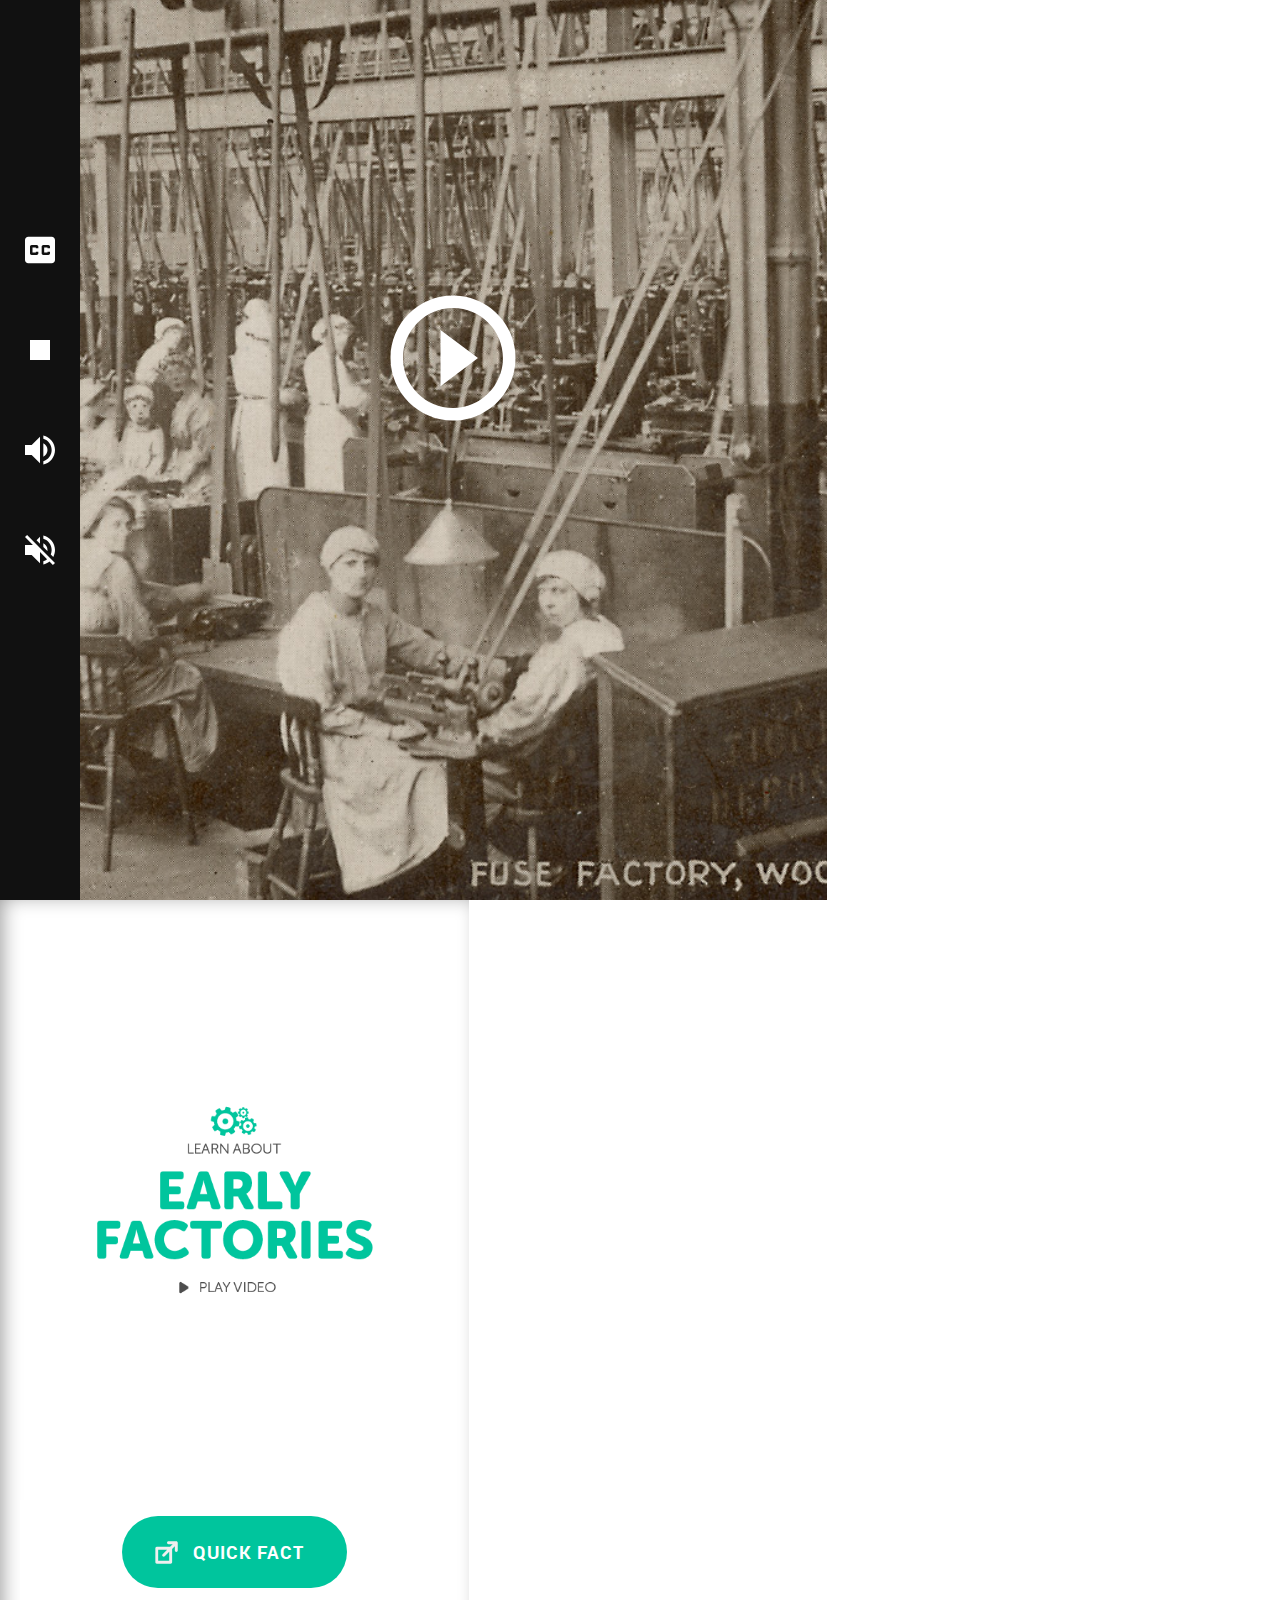
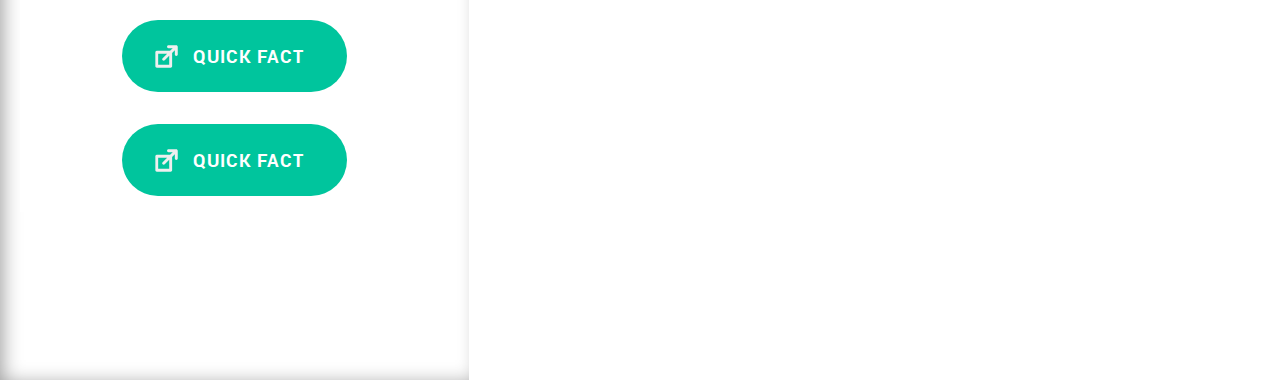
==== TheWalkerFarm/index.html @ 6257cdd0 "pushing all new files to the walker farm kiosk" ====
<!doctype html>
<!--[if lt IE 9 ]> <html lang="en-GB" class="no-js lt-ie9"> <![endif]-->
<!--[if IE 9 ]> <html lang="en-GB" class="no-js ie9"> <![endif]-->
<!--[if (gt IE 9)|!(IE)]><!--> <html lang="en-GB" class="no-js"> <!--<![endif]-->
	<head>
		<meta charset="utf-8">
		<meta http-equiv="X-UA-Compatible" content="IE=edge,chrome=1">
		<meta name="viewport" content="initial-scale=1">

		<title>The Works Kiosk V.03</title>
		<link href="assets/css/screen.min.css" rel="stylesheet" type="text/css" media="all"/>
				
		<link rel="shortcut icon" type="image/ico" href="favicon.ico" />
		<!-- TODO: Download a custom build of modernizer to suit the project -->
	</head>

	<body>

		

		<div class="site-content">
			

<div class="wrapper">

	<div class="video-controls_wrap">

		<ul class="video-controls">

	        <li>
	        	<a href="file:///homepage.html?kbd=s">
	        		<img src="assets/images/ic_closed_caption_white_48px.svg" class="icon"/>
	        	</a>
	        </li>

	        <li>
	        	<a href="file:///homepage.html?cmd=/media/PiShare/Git/kiosk_LineShaft/stopOMX.sh%202>/dev/null%20&">
	        		<img src="assets/images/ic_stop_white_48px.svg" class="icon"/>
	        	</a>
	        </li>

	        <li>
		        <a href="file:///homepage.html?cmd=/media/PiShare/Git/kiosk_LineShaft/volumeUp.sh">
		        	<img src="assets/images/ic_volume_up_white_48px.svg" class="icon"/>
		        </a>
	        </li>

	        <li>
		        <a href="file:///homepage.html?cmd=/media/PiShare/Git/kiosk_LineShaft/volumeDown.sh">
		        	<img src="assets/images/ic_volume_off_white_48px.svg" class="icon"/>
		        </a>
	        </li>

	        <li>
		        <a href="file:///homepage.html?kbd=q">
		        	<img src="assets/images/ic_loop_white_48px.svg" class="icon hidden"/>
	       		</a>
	        </li>

	    </ul>

	</div>

	<div class="video-preview bg">

		<a href="file:///homepage.html?cmd=/media/PiShare/Git/kiosk_LineShaft/startOMX.sh%20&" class="play">
			<img src="assets/images/ic_play_circle_outline_white_48px.svg" class="icon"/>
		</a>

	</div>

	<div class="video-info">

		<div class="title">
			<a href="file:///homepage.html?cmd=/media/PiShare/Git/kiosk_LineShaft/startOMX.sh%20&" class="info-play"></a>
		</div>

		<div class="modal-buttons">
			

			<div class="cd-section">
				<div class="cd-modal-action">
					<a href="#0" class="btn" data-type="modal-trigger">Quick Fact</a>
					<span class="cd-modal-bg"></span>
				</div> <!-- cd-modal-action -->

				<div class="cd-modal">
					<div class="cd-modal-content">

						<h1>Being replaced</h1>
						<p>
							By the late 1870s steam engines had replaced water wheels as the primary source of power in most mills and machine shops. As the sole power source in a factory, a single steam engine provided the energy to run numerous machines at the same time. 
						</p>

					</div> <!-- cd-modal-content -->

				</div> <!-- cd-modal -->

				<a href="#0" class="cd-modal-close">Close</a>

			</div>

			<div class="cd-section">
				<div class="cd-modal-action">
					<a href="#0" class="btn" data-type="modal-trigger">Quick Fact</a>
					<span class="cd-modal-bg"></span>
				</div> <!-- cd-modal-action -->

				<div class="cd-modal">
					<div class="cd-modal-content">
					
						<h1>Power by rotation</h1>
						<p>
							The power from a steam engine transferred to various machines throughout the shop by rotating a large counter wheel fitted with a leather belt, called a line shaft. The line shaft turned a metal rod or axle located above the factory floor. This initial connection was only the first in a series of such connections that powered smaller line shafts and machines throughout the Factory.
						</p>


					</div> <!-- cd-modal-content -->

				</div> <!-- cd-modal -->

				<a href="#0" class="cd-modal-close">Close</a>

			</div>

			<div class="cd-section no-csstransitions">
				<div class="cd-modal-action">
					<a href="#0" class="btn" data-type="modal-trigger">Quick Fact</a>
					<span class="cd-modal-bg"></span>
				</div> <!-- cd-modal-action -->

				<div class="cd-modal no-csstransitions">
					<div class="cd-modal-content">

						<h1>Moving to electric</h1>
						<p>
							In today’s factories the canopy of line shafts that powered multiple machines has disappeared. Modern steam powered generators, located far from the shops themselves, provide energy in the form of electric current to run motors at each machine. 
						</p>

					</div> <!-- cd-modal-content -->

				</div> <!-- cd-modal -->

				<a href="#0" class="cd-modal-close">Close</a>

			</div>

		</div> <!-- modal buttons -->

	</div>

</div>


		</div>	

			

		<!-- TODO: Select version of jquery and link to CDN -->
		<script src="assets/js/modernizr.min.js"></script>
		<script src="assets/js/jquery.1.11.3.min.js"></script>
		<script src="assets/js/velocity.min.js"></script>
		<script src="assets/js/touch-emulator.min.js"></script>
		<script src="assets/js/fastclick.min.js"></script>
		<script src="assets/js/modal.min.js"></script>
		<!-- <script src="assets/js/quo.standalone.min.js"></script> -->
		<script src="assets/js/script.min.js"></script>
	</body>

</html>
---- TheWalkerFarm/assets/css/screen.min.css ----
*,:after,:before{-moz-box-sizing:border-box;-webkit-box-sizing:border-box;box-sizing:border-box}a,abbr,acronym,address,applet,article,aside,audio,b,big,blockquote,body,canvas,caption,center,cite,code,dd,del,details,dfn,div,dl,dt,em,embed,fieldset,figcaption,figure,footer,form,h1,h2,h3,h4,h5,h6,header,hgroup,html,i,iframe,img,ins,kbd,label,legend,li,mark,menu,nav,object,ol,output,p,pre,q,ruby,s,samp,section,small,span,strike,strong,sub,summary,sup,table,tbody,td,tfoot,th,thead,time,tr,tt,u,ul,var,video{margin:0;padding:0;border:0;font:inherit;font-size:100%;vertical-align:baseline}table{border-collapse:collapse;border-spacing:0}caption,td,th{text-align:left;font-weight:400;vertical-align:middle}blockquote,q{quotes:none}blockquote:after,blockquote:before,q:after,q:before{content:"";content:none}a img{border:none}article,aside,details,figcaption,figure,footer,header,hgroup,menu,nav,section,summary{display:block}button,input{line-height:normal}button,input,select,textarea{font-size:100%;margin:0;vertical-align:baseline;*vertical-align:middle}button,input[type=button],input[type=reset],input[type=submit]{cursor:pointer;*overflow:visible}button::-moz-focus-inner,input::-moz-focus-inner{border:0;padding:0}textarea{resize:vertical}html{font-size:100%}@media screen and (max-width:767px){html{-webkit-text-size-adjust:100%}}body{background:#fff;color:#777}a{color:#c64f24;text-decoration:none}a:active,a:focus,a:hover{color:#00c59d}@font-face{font-family:roboto_condensedbold;src:url(../fonts/RobotoCondensed-Bold-webfont.eot);src:url(../fonts/RobotoCondensed-Bold-webfont.eot?#iefix) format("embedded-opentype"),url(../fonts/RobotoCondensed-Bold-webfont.woff) format("woff"),url(../fonts/RobotoCondensed-Bold-webfont.ttf) format("truetype"),url(../fonts/RobotoCondensed-Bold-webfont.svg#roboto_condensedbold) format("svg");font-weight:400;font-style:normal}@font-face{font-family:robotolight;src:url(../fonts/Roboto-Light-webfont.eot);src:url(../fonts/Roboto-Light-webfont.eot?#iefix) format("embedded-opentype"),url(../fonts/Roboto-Light-webfont.woff) format("woff"),url(../fonts/Roboto-Light-webfont.ttf) format("truetype"),url(../fonts/Roboto-Light-webfont.svg#robotolight) format("svg");font-weight:400;font-style:normal}@font-face{font-family:robotobold;src:url(../fonts/Roboto-Bold-webfont.eot);src:url(../fonts/Roboto-Bold-webfont.eot?#iefix) format("embedded-opentype"),url(../fonts/Roboto-Bold-webfont.woff) format("woff"),url(../fonts/Roboto-Bold-webfont.ttf) format("truetype"),url(../fonts/Roboto-Bold-webfont.svg#robotobold) format("svg");font-weight:400;font-style:normal}.cd-modal h1,.font-body,body{font-family:robotobold,sans-serif}.cd-modal p,.font-var{font-family:robotolight,sans-serif}cite,input,label,ol,p,pre,span,textarea,ul{font-size:.9375em;line-height:1.4666667em}ol,ul{list-style-type:none}li{line-height:inherit}b,strong{font-weight:700}em,i,q{font-style:italic}label,legend,select{display:block}input[type=search]::-webkit-search-cancel-button,input[type=search]::-webkit-search-decoration{-webkit-appearance:none}textarea{overflow:auto;vertical-align:top}input[type=checkbox],input[type=radio]{margin:4px 0 0;*margin-top:0;line-height:normal;cursor:pointer}input[type=button],input[type=checkbox],input[type=file],input[type=image],input[type=radio],input[type=reset],input[type=submit]{width:auto}input[type=file],select{*margin-top:4px}input[type=checkbox]:focus,input[type=file]:focus,input[type=radio]:focus,select:focus{outline:thin dotted #333;outline:5px auto -webkit-focus-ring-color;outline-offset:-2px}.as-heading__headline,.is-typeset .headline{font-size:2.625em;line-height:1.152381em}.as-heading__largest,.is-typeset h1{font-size:2em;line-height:1.2375em}.as-heading__large,.is-typeset h2{font-size:1.75em;line-height:1.2571429em}.as-heading__medium,.is-typeset h3{font-size:1.625em;line-height:1.1846154em}.as-heading__normal,.is-typeset h4{font-size:1.5em;line-height:1.2833333em}.as-heading__small,.is-typeset h5{font-size:1.25em;line-height:1.32em}.as-heading__smallest,.is-typeset h6{font-size:1.125em;line-height:1.2222222em}.as-blockquote,.as-blockquote--typeset,.is-typeset blockquote{font-size:2em;line-height:1.2375em;line-height:normal}.as-blockquote p,.as-blockquote--typeset p,.is-typeset blockquote p{margin:0;font-style:italic}.as-para{font-size:.9375em;line-height:1.4666667em}.as-heading__headline--typeset,.is-typeset .headline{margin:0 0 .3142857em}.as-heading__largest--typeset,.is-typeset h1{margin:0 0 .4125em}.as-heading__large--typeset,.is-typeset h2{margin:0 0 .4714286em}.as-heading__medium--typeset,.is-typeset h3{margin:0 0 .5076923em}.as-heading__normal--typeset,.is-typeset h4{margin:0 0 .55em}.as-heading__small--typeset,.is-typeset h5{margin:0 0 .66em}.as-heading__smallest--typeset,.is-typeset h6{margin:0 0 .7333333em}.as-list--typeset,.as-ordered-list--typeset,.as-para--typeset,.as-unordered-list--typeset,.is-typeset li,.is-typeset ol,.is-typeset p,.is-typeset ul{margin:0 0 .5866667em}.as-ordered-list--typeset,.as-unordered-list--typeset,.is-typeset ol,.is-typeset ul{margin-left:1em;list-style-position:outside;list-style-type:disc}.as-ordered-list--typeset,.is-typeset ol{list-style-position:outside;list-style-type:decimal}.as-blockquote--typeset,.is-typeset blockquote{margin:.825em 0}.cd-section{padding:1em 20%;text-align:center;background-color:#fff}.cd-section p{margin:2em 0;line-height:1.6}.cd-modal{position:fixed;top:0;left:0;width:100%;height:100%;visibility:hidden;opacity:0;pointer-events:none}.cd-modal .cd-modal-content{height:100%;width:100%;padding:6em 20%;text-align:left;overflow-y:auto}.cd-modal h1{font-size:4rem;font-weight:700;margin-top:4em;margin-bottom:0;color:#00c59d}.cd-modal p{margin-top:.5em;font-size:2rem;line-height:2;font-weight:100}.modal-is-visible .cd-modal{visibility:visible;opacity:1;pointer-events:auto;z-index:999;-moz-transition:visibility 0s 0s,opacity .3s 0s,z-index 0s 0s;-o-transition:visibility 0s 0s,opacity .3s 0s,z-index 0s 0s;-webkit-transition:visibility 0s,opacity .3s,z-index 0s;-webkit-transition-delay:0s,0s,0s;transition:visibility 0s 0s,opacity .3s 0s,z-index 0s 0s}.modal-is-visible .cd-modal .cd-modal-content{-webkit-overflow-scrolling:touch}.cd-modal-action{position:relative}.cd-modal-action .btn,.cd-modal-action .cd-modal-bg{display:inline-block;height:4em;background:0 0}.cd-modal-action .btn{width:12.5em;border-radius:5em;color:#fff;line-height:4em;padding-left:1.5em;font-size:18px;letter-spacing:1px;white-space:nowrap;background-color:#00c59d;background-image:url(../images/popup.svg);background-size:25px auto;background-repeat:no-repeat;background-position:16% 50%;text-transform:uppercase;-moz-transition:color .2s .3s,width .3s 0s;-o-transition:color .2s .3s,width .3s 0s;-webkit-transition:color .2s,width .3s;-webkit-transition-delay:.3s,0s;transition:color .2s .3s,width .3s 0s}.cd-modal-action .btn:first-child{padding-top:0}.cd-modal-action .btn.to-circle{background-position:50% 50%;width:4em;color:transparent;-moz-transition:color .2s 0s,width .3s .2s,background .3s;-o-transition:color .2s 0s,width .3s .2s,background .3s;-webkit-transition:color .2s,width .3s,background .3s;-webkit-transition-delay:0s,.2s,0s;transition:color .2s 0s,width .3s .2s,background .3s}.cd-modal-action .cd-modal-bg{position:absolute;z-index:1;left:110%;top:0;right:0;width:4em;border-radius:50%;opacity:0;visibility:hidden;-moz-transition:visibility .2s .2s;-o-transition:visibility .2s .2s;-webkit-transition:visibility .2s;-webkit-transition-delay:.2s;transition:visibility .2s .2s}.cd-modal-action .cd-modal-bg.is-visible{opacity:.9;visibility:visible;background:#fff}.cd-modal-close{position:fixed;z-index:999;top:50px;right:50px;height:100px;width:100px;border-radius:50%;background:rgba(0,197,157,.5)url(../images/cd-icon-close.svg) no-repeat center center;overflow:hidden;text-indent:100%;white-space:nowrap;visibility:hidden;opacity:0;-moz-transition:visibility 0s .1s,opacity .2s 0s;-o-transition:visibility 0s .1s,opacity .2s 0s;-webkit-transition:visibility 0s,opacity .2s;-webkit-transition-delay:.1s,0s;transition:visibility 0s .1s,opacity .2s 0s}.no-touch .cd-modal-close:hover{background-color:rgba(0,0,0,.2)}.modal-is-visible .cd-modal-close{visibility:visible;opacity:1;-moz-transition:visibility 0s 0s,opacity .3s 0s;-o-transition:visibility 0s 0s,opacity .3s 0s;-webkit-transition:visibility 0s,opacity .3s;-webkit-transition-delay:0s,0s;transition:visibility 0s 0s,opacity .3s 0s}.modal-is-visible .cd-modal-close:active{opacity:.3}.wrapper{overflow:hidden;*zoom:1;-webkit-box-sizing:border-box;-moz-box-sizing:border-box;box-sizing:border-box;display:block;max-width:100%;margin:0 auto;padding:0;position:relative}.hidden{opacity:0}.video-controls_wrap{-webkit-box-sizing:border-box;-moz-box-sizing:border-box;box-sizing:border-box;float:left;width:5%;padding:0 20px;height:100vh;background:#111;display:table}.video-controls{display:table-cell;vertical-align:middle}.video-controls .icon{display:block;margin:0 auto;padding:30px 0;max-width:40px}.video-preview{-webkit-box-sizing:border-box;-moz-box-sizing:border-box;box-sizing:border-box;float:left;width:58.3333333%;padding:0 20px;height:100vh;background:#eee;display:table}.play{margin-top:40%;display:block}.play img{display:block;margin:0 auto;height:150px;width:150px}.bg{background-image:url(../images/factory.jpg);background-size:auto 110%;background-position:50% 50%;background-repeat:no-repeat}.video-info{-webkit-box-sizing:border-box;-moz-box-sizing:border-box;box-sizing:border-box;float:left;width:36.6666667%;padding:0 20px;-moz-box-shadow:inset 6px 0 20px -4px rgba(0,0,0,.4);-webkit-box-shadow:inset 6px 0 20px -4px rgba(0,0,0,.4);box-shadow:inset 6px 0 20px -4px rgba(0,0,0,.4);position:relative;height:100vh;display:table}.video-info .title{display:block;height:600px;background-image:url(../images/works-kiosk-ui-factories.png);background-size:115% auto;background-position:50% 50%;background-repeat:no-repeat}.video-info .modal-buttons{display:block;min-height:480px}.video-info .info-play{display:block;height:600px;width:100%}@media print{body{line-height:.55em;font-size:62.5%}}
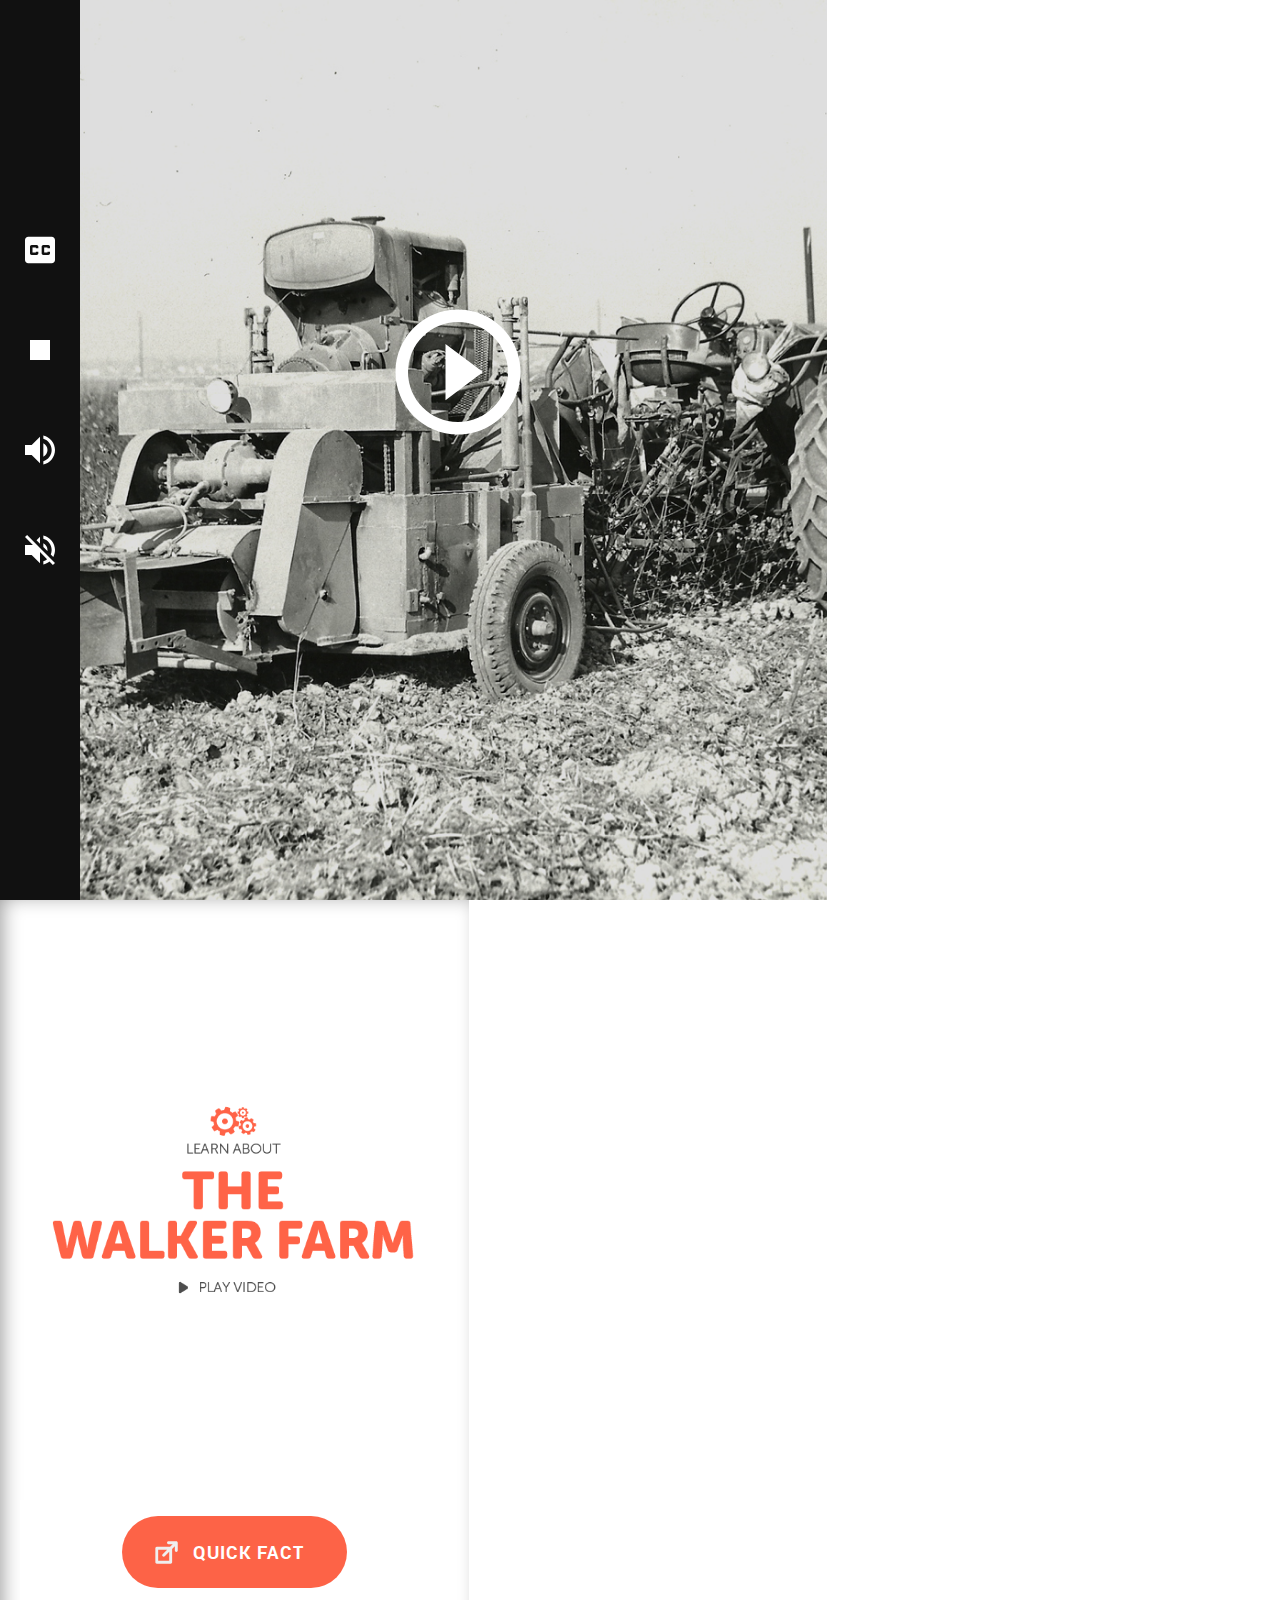
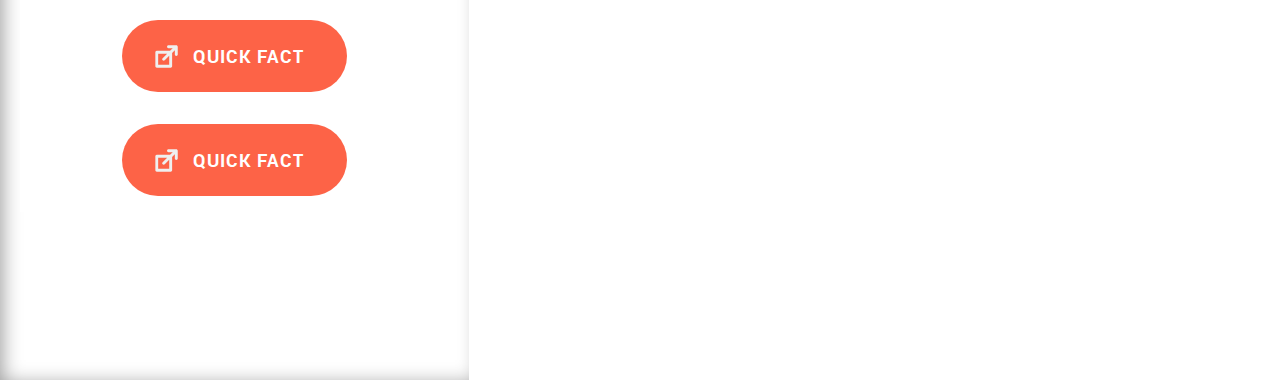
==== commit 7ff3ca81: "Updating styles and quick facts" ====
--- a/TheWalkerFarm/index.html
+++ b/TheWalkerFarm/index.html
@@ -87,10 +87,16 @@
 				<div class="cd-modal">
 					<div class="cd-modal-content">
 
-						<h1>Being replaced</h1>
+
+						<h1>Five Generations</h1>
+						<p>
+							In northern Licking County along State Route 13, five generations of the Walker family have lived on the Walker farm. The farm was established in 1915, and in 1949 was featured in the March of Times newsreel “Farming Pays Off”. 
+						</p>
+
+						<!-- <h1>Replacing water wheels</h1>
 						<p>
 							By the late 1870s steam engines had replaced water wheels as the primary source of power in most mills and machine shops. As the sole power source in a factory, a single steam engine provided the energy to run numerous machines at the same time. 
-						</p>
+						</p> -->
 
 					</div> <!-- cd-modal-content -->
 
@@ -109,10 +115,15 @@
 				<div class="cd-modal">
 					<div class="cd-modal-content">
 					
-						<h1>Power by rotation</h1>
+						<h1>Prosperous Times</h1>
+						<p>
+							At the time of the filming, the Walker family farm spread over 200 acres. The farm had a dairy herd made up of 50 head of Jerseys, and a prized Jersey bull named Buckeye Dreamer. The late 1940s was a prosperous time for small family farms in Licking County.
+						</p>
+
+						<!-- <h1>Power by rotation</h1>
 						<p>
 							The power from a steam engine transferred to various machines throughout the shop by rotating a large counter wheel fitted with a leather belt, called a line shaft. The line shaft turned a metal rod or axle located above the factory floor. This initial connection was only the first in a series of such connections that powered smaller line shafts and machines throughout the Factory.
-						</p>
+						</p> -->
 
 
 					</div> <!-- cd-modal-content -->
@@ -132,10 +143,15 @@
 				<div class="cd-modal no-csstransitions">
 					<div class="cd-modal-content">
 
-						<h1>Moving to electric</h1>
+						<h1>Changes</h1>
+						<p>
+							Since 1949, farming has undergone many changes. The Walker family and other small farmers are under increasing pressure to compete with large-scale integrated farms.  
+						</p>
+
+						<!-- <h1>Moving to electric</h1>
 						<p>
 							In today’s factories the canopy of line shafts that powered multiple machines has disappeared. Modern steam powered generators, located far from the shops themselves, provide energy in the form of electric current to run motors at each machine. 
-						</p>
+						</p> -->
 
 					</div> <!-- cd-modal-content -->
 
--- a/TheWalkerFarm/assets/css/screen.min.css
+++ b/TheWalkerFarm/assets/css/screen.min.css
@@ -1 +1 @@
-*,:after,:before{-moz-box-sizing:border-box;-webkit-box-sizing:border-box;box-sizing:border-box}a,abbr,acronym,address,applet,article,aside,audio,b,big,blockquote,body,canvas,caption,center,cite,code,dd,del,details,dfn,div,dl,dt,em,embed,fieldset,figcaption,figure,footer,form,h1,h2,h3,h4,h5,h6,header,hgroup,html,i,iframe,img,ins,kbd,label,legend,li,mark,menu,nav,object,ol,output,p,pre,q,ruby,s,samp,section,small,span,strike,strong,sub,summary,sup,table,tbody,td,tfoot,th,thead,time,tr,tt,u,ul,var,video{margin:0;padding:0;border:0;font:inherit;font-size:100%;vertical-align:baseline}table{border-collapse:collapse;border-spacing:0}caption,td,th{text-align:left;font-weight:400;vertical-align:middle}blockquote,q{quotes:none}blockquote:after,blockquote:before,q:after,q:before{content:"";content:none}a img{border:none}article,aside,details,figcaption,figure,footer,header,hgroup,menu,nav,section,summary{display:block}button,input{line-height:normal}button,input,select,textarea{font-size:100%;margin:0;vertical-align:baseline;*vertical-align:middle}button,input[type=button],input[type=reset],input[type=submit]{cursor:pointer;*overflow:visible}button::-moz-focus-inner,input::-moz-focus-inner{border:0;padding:0}textarea{resize:vertical}html{font-size:100%}@media screen and (max-width:767px){html{-webkit-text-size-adjust:100%}}body{background:#fff;color:#777}a{color:#c64f24;text-decoration:none}a:active,a:focus,a:hover{color:#00c59d}@font-face{font-family:roboto_condensedbold;src:url(../fonts/RobotoCondensed-Bold-webfont.eot);src:url(../fonts/RobotoCondensed-Bold-webfont.eot?#iefix) format("embedded-opentype"),url(../fonts/RobotoCondensed-Bold-webfont.woff) format("woff"),url(../fonts/RobotoCondensed-Bold-webfont.ttf) format("truetype"),url(../fonts/RobotoCondensed-Bold-webfont.svg#roboto_condensedbold) format("svg");font-weight:400;font-style:normal}@font-face{font-family:robotolight;src:url(../fonts/Roboto-Light-webfont.eot);src:url(../fonts/Roboto-Light-webfont.eot?#iefix) format("embedded-opentype"),url(../fonts/Roboto-Light-webfont.woff) format("woff"),url(../fonts/Roboto-Light-webfont.ttf) format("truetype"),url(../fonts/Roboto-Light-webfont.svg#robotolight) format("svg");font-weight:400;font-style:normal}@font-face{font-family:robotobold;src:url(../fonts/Roboto-Bold-webfont.eot);src:url(../fonts/Roboto-Bold-webfont.eot?#iefix) format("embedded-opentype"),url(../fonts/Roboto-Bold-webfont.woff) format("woff"),url(../fonts/Roboto-Bold-webfont.ttf) format("truetype"),url(../fonts/Roboto-Bold-webfont.svg#robotobold) format("svg");font-weight:400;font-style:normal}.cd-modal h1,.font-body,body{font-family:robotobold,sans-serif}.cd-modal p,.font-var{font-family:robotolight,sans-serif}cite,input,label,ol,p,pre,span,textarea,ul{font-size:.9375em;line-height:1.4666667em}ol,ul{list-style-type:none}li{line-height:inherit}b,strong{font-weight:700}em,i,q{font-style:italic}label,legend,select{display:block}input[type=search]::-webkit-search-cancel-button,input[type=search]::-webkit-search-decoration{-webkit-appearance:none}textarea{overflow:auto;vertical-align:top}input[type=checkbox],input[type=radio]{margin:4px 0 0;*margin-top:0;line-height:normal;cursor:pointer}input[type=button],input[type=checkbox],input[type=file],input[type=image],input[type=radio],input[type=reset],input[type=submit]{width:auto}input[type=file],select{*margin-top:4px}input[type=checkbox]:focus,input[type=file]:focus,input[type=radio]:focus,select:focus{outline:thin dotted #333;outline:5px auto -webkit-focus-ring-color;outline-offset:-2px}.as-heading__headline,.is-typeset .headline{font-size:2.625em;line-height:1.152381em}.as-heading__largest,.is-typeset h1{font-size:2em;line-height:1.2375em}.as-heading__large,.is-typeset h2{font-size:1.75em;line-height:1.2571429em}.as-heading__medium,.is-typeset h3{font-size:1.625em;line-height:1.1846154em}.as-heading__normal,.is-typeset h4{font-size:1.5em;line-height:1.2833333em}.as-heading__small,.is-typeset h5{font-size:1.25em;line-height:1.32em}.as-heading__smallest,.is-typeset h6{font-size:1.125em;line-height:1.2222222em}.as-blockquote,.as-blockquote--typeset,.is-typeset blockquote{font-size:2em;line-height:1.2375em;line-height:normal}.as-blockquote p,.as-blockquote--typeset p,.is-typeset blockquote p{margin:0;font-style:italic}.as-para{font-size:.9375em;line-height:1.4666667em}.as-heading__headline--typeset,.is-typeset .headline{margin:0 0 .3142857em}.as-heading__largest--typeset,.is-typeset h1{margin:0 0 .4125em}.as-heading__large--typeset,.is-typeset h2{margin:0 0 .4714286em}.as-heading__medium--typeset,.is-typeset h3{margin:0 0 .5076923em}.as-heading__normal--typeset,.is-typeset h4{margin:0 0 .55em}.as-heading__small--typeset,.is-typeset h5{margin:0 0 .66em}.as-heading__smallest--typeset,.is-typeset h6{margin:0 0 .7333333em}.as-list--typeset,.as-ordered-list--typeset,.as-para--typeset,.as-unordered-list--typeset,.is-typeset li,.is-typeset ol,.is-typeset p,.is-typeset ul{margin:0 0 .5866667em}.as-ordered-list--typeset,.as-unordered-list--typeset,.is-typeset ol,.is-typeset ul{margin-left:1em;list-style-position:outside;list-style-type:disc}.as-ordered-list--typeset,.is-typeset ol{list-style-position:outside;list-style-type:decimal}.as-blockquote--typeset,.is-typeset blockquote{margin:.825em 0}.cd-section{padding:1em 20%;text-align:center;background-color:#fff}.cd-section p{margin:2em 0;line-height:1.6}.cd-modal{position:fixed;top:0;left:0;width:100%;height:100%;visibility:hidden;opacity:0;pointer-events:none}.cd-modal .cd-modal-content{height:100%;width:100%;padding:6em 20%;text-align:left;overflow-y:auto}.cd-modal h1{font-size:4rem;font-weight:700;margin-top:4em;margin-bottom:0;color:#00c59d}.cd-modal p{margin-top:.5em;font-size:2rem;line-height:2;font-weight:100}.modal-is-visible .cd-modal{visibility:visible;opacity:1;pointer-events:auto;z-index:999;-moz-transition:visibility 0s 0s,opacity .3s 0s,z-index 0s 0s;-o-transition:visibility 0s 0s,opacity .3s 0s,z-index 0s 0s;-webkit-transition:visibility 0s,opacity .3s,z-index 0s;-webkit-transition-delay:0s,0s,0s;transition:visibility 0s 0s,opacity .3s 0s,z-index 0s 0s}.modal-is-visible .cd-modal .cd-modal-content{-webkit-overflow-scrolling:touch}.cd-modal-action{position:relative}.cd-modal-action .btn,.cd-modal-action .cd-modal-bg{display:inline-block;height:4em;background:0 0}.cd-modal-action .btn{width:12.5em;border-radius:5em;color:#fff;line-height:4em;padding-left:1.5em;font-size:18px;letter-spacing:1px;white-space:nowrap;background-color:#00c59d;background-image:url(../images/popup.svg);background-size:25px auto;background-repeat:no-repeat;background-position:16% 50%;text-transform:uppercase;-moz-transition:color .2s .3s,width .3s 0s;-o-transition:color .2s .3s,width .3s 0s;-webkit-transition:color .2s,width .3s;-webkit-transition-delay:.3s,0s;transition:color .2s .3s,width .3s 0s}.cd-modal-action .btn:first-child{padding-top:0}.cd-modal-action .btn.to-circle{background-position:50% 50%;width:4em;color:transparent;-moz-transition:color .2s 0s,width .3s .2s,background .3s;-o-transition:color .2s 0s,width .3s .2s,background .3s;-webkit-transition:color .2s,width .3s,background .3s;-webkit-transition-delay:0s,.2s,0s;transition:color .2s 0s,width .3s .2s,background .3s}.cd-modal-action .cd-modal-bg{position:absolute;z-index:1;left:110%;top:0;right:0;width:4em;border-radius:50%;opacity:0;visibility:hidden;-moz-transition:visibility .2s .2s;-o-transition:visibility .2s .2s;-webkit-transition:visibility .2s;-webkit-transition-delay:.2s;transition:visibility .2s .2s}.cd-modal-action .cd-modal-bg.is-visible{opacity:.9;visibility:visible;background:#fff}.cd-modal-close{position:fixed;z-index:999;top:50px;right:50px;height:100px;width:100px;border-radius:50%;background:rgba(0,197,157,.5)url(../images/cd-icon-close.svg) no-repeat center center;overflow:hidden;text-indent:100%;white-space:nowrap;visibility:hidden;opacity:0;-moz-transition:visibility 0s .1s,opacity .2s 0s;-o-transition:visibility 0s .1s,opacity .2s 0s;-webkit-transition:visibility 0s,opacity .2s;-webkit-transition-delay:.1s,0s;transition:visibility 0s .1s,opacity .2s 0s}.no-touch .cd-modal-close:hover{background-color:rgba(0,0,0,.2)}.modal-is-visible .cd-modal-close{visibility:visible;opacity:1;-moz-transition:visibility 0s 0s,opacity .3s 0s;-o-transition:visibility 0s 0s,opacity .3s 0s;-webkit-transition:visibility 0s,opacity .3s;-webkit-transition-delay:0s,0s;transition:visibility 0s 0s,opacity .3s 0s}.modal-is-visible .cd-modal-close:active{opacity:.3}.wrapper{overflow:hidden;*zoom:1;-webkit-box-sizing:border-box;-moz-box-sizing:border-box;box-sizing:border-box;display:block;max-width:100%;margin:0 auto;padding:0;position:relative}.hidden{opacity:0}.video-controls_wrap{-webkit-box-sizing:border-box;-moz-box-sizing:border-box;box-sizing:border-box;float:left;width:5%;padding:0 20px;height:100vh;background:#111;display:table}.video-controls{display:table-cell;vertical-align:middle}.video-controls .icon{display:block;margin:0 auto;padding:30px 0;max-width:40px}.video-preview{-webkit-box-sizing:border-box;-moz-box-sizing:border-box;box-sizing:border-box;float:left;width:58.3333333%;padding:0 20px;height:100vh;background:#eee;display:table}.play{margin-top:40%;display:block}.play img{display:block;margin:0 auto;height:150px;width:150px}.bg{background-image:url(../images/factory.jpg);background-size:auto 110%;background-position:50% 50%;background-repeat:no-repeat}.video-info{-webkit-box-sizing:border-box;-moz-box-sizing:border-box;box-sizing:border-box;float:left;width:36.6666667%;padding:0 20px;-moz-box-shadow:inset 6px 0 20px -4px rgba(0,0,0,.4);-webkit-box-shadow:inset 6px 0 20px -4px rgba(0,0,0,.4);box-shadow:inset 6px 0 20px -4px rgba(0,0,0,.4);position:relative;height:100vh;display:table}.video-info .title{display:block;height:600px;background-image:url(../images/works-kiosk-ui-factories.png);background-size:115% auto;background-position:50% 50%;background-repeat:no-repeat}.video-info .modal-buttons{display:block;min-height:480px}.video-info .info-play{display:block;height:600px;width:100%}@media print{body{line-height:.55em;font-size:62.5%}}+*,:after,:before{-moz-box-sizing:border-box;-webkit-box-sizing:border-box;box-sizing:border-box}a,abbr,acronym,address,applet,article,aside,audio,b,big,blockquote,body,canvas,caption,center,cite,code,dd,del,details,dfn,div,dl,dt,em,embed,fieldset,figcaption,figure,footer,form,h1,h2,h3,h4,h5,h6,header,hgroup,html,i,iframe,img,ins,kbd,label,legend,li,mark,menu,nav,object,ol,output,p,pre,q,ruby,s,samp,section,small,span,strike,strong,sub,summary,sup,table,tbody,td,tfoot,th,thead,time,tr,tt,u,ul,var,video{margin:0;padding:0;border:0;font:inherit;font-size:100%;vertical-align:baseline}table{border-collapse:collapse;border-spacing:0}caption,td,th{text-align:left;font-weight:400;vertical-align:middle}blockquote,q{quotes:none}blockquote:after,blockquote:before,q:after,q:before{content:"";content:none}a img{border:none}article,aside,details,figcaption,figure,footer,header,hgroup,menu,nav,section,summary{display:block}button,input{line-height:normal}button,input,select,textarea{font-size:100%;margin:0;vertical-align:baseline;*vertical-align:middle}button,input[type=button],input[type=reset],input[type=submit]{cursor:pointer;*overflow:visible}button::-moz-focus-inner,input::-moz-focus-inner{border:0;padding:0}textarea{resize:vertical}html{font-size:100%}@media screen and (max-width:767px){html{-webkit-text-size-adjust:100%}}body{background:#fff;color:#777}a{color:#c64f24;text-decoration:none}a:active,a:focus,a:hover{color:#fd6347}@font-face{font-family:roboto_condensedbold;src:url(../fonts/RobotoCondensed-Bold-webfont.eot);src:url(../fonts/RobotoCondensed-Bold-webfont.eot?#iefix) format("embedded-opentype"),url(../fonts/RobotoCondensed-Bold-webfont.woff) format("woff"),url(../fonts/RobotoCondensed-Bold-webfont.ttf) format("truetype"),url(../fonts/RobotoCondensed-Bold-webfont.svg#roboto_condensedbold) format("svg");font-weight:400;font-style:normal}@font-face{font-family:robotolight;src:url(../fonts/Roboto-Light-webfont.eot);src:url(../fonts/Roboto-Light-webfont.eot?#iefix) format("embedded-opentype"),url(../fonts/Roboto-Light-webfont.woff) format("woff"),url(../fonts/Roboto-Light-webfont.ttf) format("truetype"),url(../fonts/Roboto-Light-webfont.svg#robotolight) format("svg");font-weight:400;font-style:normal}@font-face{font-family:robotobold;src:url(../fonts/Roboto-Bold-webfont.eot);src:url(../fonts/Roboto-Bold-webfont.eot?#iefix) format("embedded-opentype"),url(../fonts/Roboto-Bold-webfont.woff) format("woff"),url(../fonts/Roboto-Bold-webfont.ttf) format("truetype"),url(../fonts/Roboto-Bold-webfont.svg#robotobold) format("svg");font-weight:400;font-style:normal}.cd-modal h1,.font-body,body{font-family:robotobold,sans-serif}.cd-modal p,.font-var{font-family:robotolight,sans-serif}cite,input,label,ol,p,pre,span,textarea,ul{font-size:.9375em;line-height:1.4666667em}ol,ul{list-style-type:none}li{line-height:inherit}b,strong{font-weight:700}em,i,q{font-style:italic}label,legend,select{display:block}input[type=search]::-webkit-search-cancel-button,input[type=search]::-webkit-search-decoration{-webkit-appearance:none}textarea{overflow:auto;vertical-align:top}input[type=checkbox],input[type=radio]{margin:4px 0 0;*margin-top:0;line-height:normal;cursor:pointer}input[type=button],input[type=checkbox],input[type=file],input[type=image],input[type=radio],input[type=reset],input[type=submit]{width:auto}input[type=file],select{*margin-top:4px}input[type=checkbox]:focus,input[type=file]:focus,input[type=radio]:focus,select:focus{outline:thin dotted #333;outline:5px auto -webkit-focus-ring-color;outline-offset:-2px}.as-heading__headline,.is-typeset .headline{font-size:2.625em;line-height:1.152381em}.as-heading__largest,.is-typeset h1{font-size:2em;line-height:1.2375em}.as-heading__large,.is-typeset h2{font-size:1.75em;line-height:1.2571429em}.as-heading__medium,.is-typeset h3{font-size:1.625em;line-height:1.1846154em}.as-heading__normal,.is-typeset h4{font-size:1.5em;line-height:1.2833333em}.as-heading__small,.is-typeset h5{font-size:1.25em;line-height:1.32em}.as-heading__smallest,.is-typeset h6{font-size:1.125em;line-height:1.2222222em}.as-blockquote,.as-blockquote--typeset,.is-typeset blockquote{font-size:2em;line-height:1.2375em;line-height:normal}.as-blockquote p,.as-blockquote--typeset p,.is-typeset blockquote p{margin:0;font-style:italic}.as-para{font-size:.9375em;line-height:1.4666667em}.as-heading__headline--typeset,.is-typeset .headline{margin:0 0 .3142857em}.as-heading__largest--typeset,.is-typeset h1{margin:0 0 .4125em}.as-heading__large--typeset,.is-typeset h2{margin:0 0 .4714286em}.as-heading__medium--typeset,.is-typeset h3{margin:0 0 .5076923em}.as-heading__normal--typeset,.is-typeset h4{margin:0 0 .55em}.as-heading__small--typeset,.is-typeset h5{margin:0 0 .66em}.as-heading__smallest--typeset,.is-typeset h6{margin:0 0 .7333333em}.as-list--typeset,.as-ordered-list--typeset,.as-para--typeset,.as-unordered-list--typeset,.is-typeset li,.is-typeset ol,.is-typeset p,.is-typeset ul{margin:0 0 .5866667em}.as-ordered-list--typeset,.as-unordered-list--typeset,.is-typeset ol,.is-typeset ul{margin-left:1em;list-style-position:outside;list-style-type:disc}.as-ordered-list--typeset,.is-typeset ol{list-style-position:outside;list-style-type:decimal}.as-blockquote--typeset,.is-typeset blockquote{margin:.825em 0}.cd-section{padding:1em 20%;text-align:center;background-color:#fff}.cd-section p{margin:2em 0;line-height:1.6}.cd-modal{position:fixed;top:0;left:0;width:100%;height:100%;visibility:hidden;opacity:0;pointer-events:none}.cd-modal .cd-modal-content{height:100%;width:100%;padding:6em 20%;overflow-y:auto;text-align:middle}.cd-modal h1{font-size:4rem;font-weight:700;margin-top:3em;margin-bottom:0;color:#fd6347}.cd-modal h1:before{content:'';display:block;margin:0 auto;height:100px;width:100px;background-image:url(../images/works-gears.png);background-size:100% 100%;background-repeat:no-repeat;background-position:50%}.cd-modal p{margin-top:.5em;font-size:2rem;line-height:2;font-weight:100}.modal-is-visible .cd-modal{visibility:visible;opacity:1;pointer-events:auto;z-index:999;-moz-transition:visibility 0s 0s,opacity .3s 0s,z-index 0s 0s;-o-transition:visibility 0s 0s,opacity .3s 0s,z-index 0s 0s;-webkit-transition:visibility 0s,opacity .3s,z-index 0s;-webkit-transition-delay:0s,0s,0s;transition:visibility 0s 0s,opacity .3s 0s,z-index 0s 0s}.modal-is-visible .cd-modal .cd-modal-content{-webkit-overflow-scrolling:touch}.cd-modal-action{position:relative}.cd-modal-action .btn,.cd-modal-action .cd-modal-bg{display:inline-block;height:4em;background:0 0}.cd-modal-action .btn{width:12.5em;border-radius:5em;color:#fff;line-height:4em;padding-left:1.5em;font-size:18px;letter-spacing:1px;white-space:nowrap;background-color:#fd6347;background-image:url(../images/popup.svg);background-size:25px auto;background-repeat:no-repeat;background-position:16% 50%;text-transform:uppercase;-moz-transition:color .2s .3s,width .3s 0s;-o-transition:color .2s .3s,width .3s 0s;-webkit-transition:color .2s,width .3s;-webkit-transition-delay:.3s,0s;transition:color .2s .3s,width .3s 0s}.cd-modal-action .btn:first-child{padding-top:0}.cd-modal-action .btn.to-circle{background-position:50% 50%;width:4em;color:transparent;-moz-transition:color .2s 0s,width .3s .2s,background .3s;-o-transition:color .2s 0s,width .3s .2s,background .3s;-webkit-transition:color .2s,width .3s,background .3s;-webkit-transition-delay:0s,.2s,0s;transition:color .2s 0s,width .3s .2s,background .3s}.cd-modal-action .cd-modal-bg{position:absolute;z-index:1;left:110%;top:0;right:0;width:4em;border-radius:50%;opacity:0;visibility:hidden;-moz-transition:visibility .2s .2s;-o-transition:visibility .2s .2s;-webkit-transition:visibility .2s;-webkit-transition-delay:.2s;transition:visibility .2s .2s}.cd-modal-action .cd-modal-bg.is-visible{opacity:.9;visibility:visible;background:#fff}.cd-modal-close{position:fixed;z-index:999;top:50px;right:50px;height:100px;width:100px;border-radius:50%;background:rgba(253,99,71,.5)url(../images/cd-icon-close.svg) no-repeat center center;overflow:hidden;text-indent:100%;white-space:nowrap;visibility:hidden;opacity:0;-moz-transition:visibility 0s .1s,opacity .2s 0s;-o-transition:visibility 0s .1s,opacity .2s 0s;-webkit-transition:visibility 0s,opacity .2s;-webkit-transition-delay:.1s,0s;transition:visibility 0s .1s,opacity .2s 0s}.no-touch .cd-modal-close:hover{background-color:rgba(0,0,0,.2)}.modal-is-visible .cd-modal-close{visibility:visible;opacity:1;-moz-transition:visibility 0s 0s,opacity .3s 0s;-o-transition:visibility 0s 0s,opacity .3s 0s;-webkit-transition:visibility 0s,opacity .3s;-webkit-transition-delay:0s,0s;transition:visibility 0s 0s,opacity .3s 0s}.modal-is-visible .cd-modal-close:active{opacity:.3}.wrapper{overflow:hidden;*zoom:1;-webkit-box-sizing:border-box;-moz-box-sizing:border-box;box-sizing:border-box;display:block;max-width:100%;margin:0 auto;padding:0;position:relative}.hidden{opacity:0}.video-controls_wrap{-webkit-box-sizing:border-box;-moz-box-sizing:border-box;box-sizing:border-box;float:left;width:5%;padding:0 20px;height:100vh;background:#111;display:table}.video-controls{display:table-cell;vertical-align:middle}.video-controls .icon{display:block;margin:0 auto;padding:30px 0;max-width:40px}.video-preview{-webkit-box-sizing:border-box;-moz-box-sizing:border-box;box-sizing:border-box;float:left;width:58.3333333%;padding:0 20px;height:100vh;background:#eee;display:table}.play{margin-top:42%;margin-left:40%;display:inline-block}.play img{display:block;margin:0 auto;height:150px;width:150px}.bg{background-image:url(../images/walker.jpg);background-size:auto 110%;background-position:50% 50%;background-repeat:no-repeat}.video-info{-webkit-box-sizing:border-box;-moz-box-sizing:border-box;box-sizing:border-box;float:left;width:36.6666667%;padding:0 20px;-moz-box-shadow:inset 6px 0 20px -4px rgba(0,0,0,.4);-webkit-box-shadow:inset 6px 0 20px -4px rgba(0,0,0,.4);box-shadow:inset 6px 0 20px -4px rgba(0,0,0,.4);position:relative;height:100vh;display:table}.video-info .title{display:block;height:600px;background-image:url(../images/works-kiosk-ui-walker.png);background-size:115% auto;background-position:50% 50%;background-repeat:no-repeat}.video-info .modal-buttons{display:block;min-height:480px}.video-info .info-play{display:block;height:600px;width:100%}@media print{body{line-height:.55em;font-size:62.5%}}